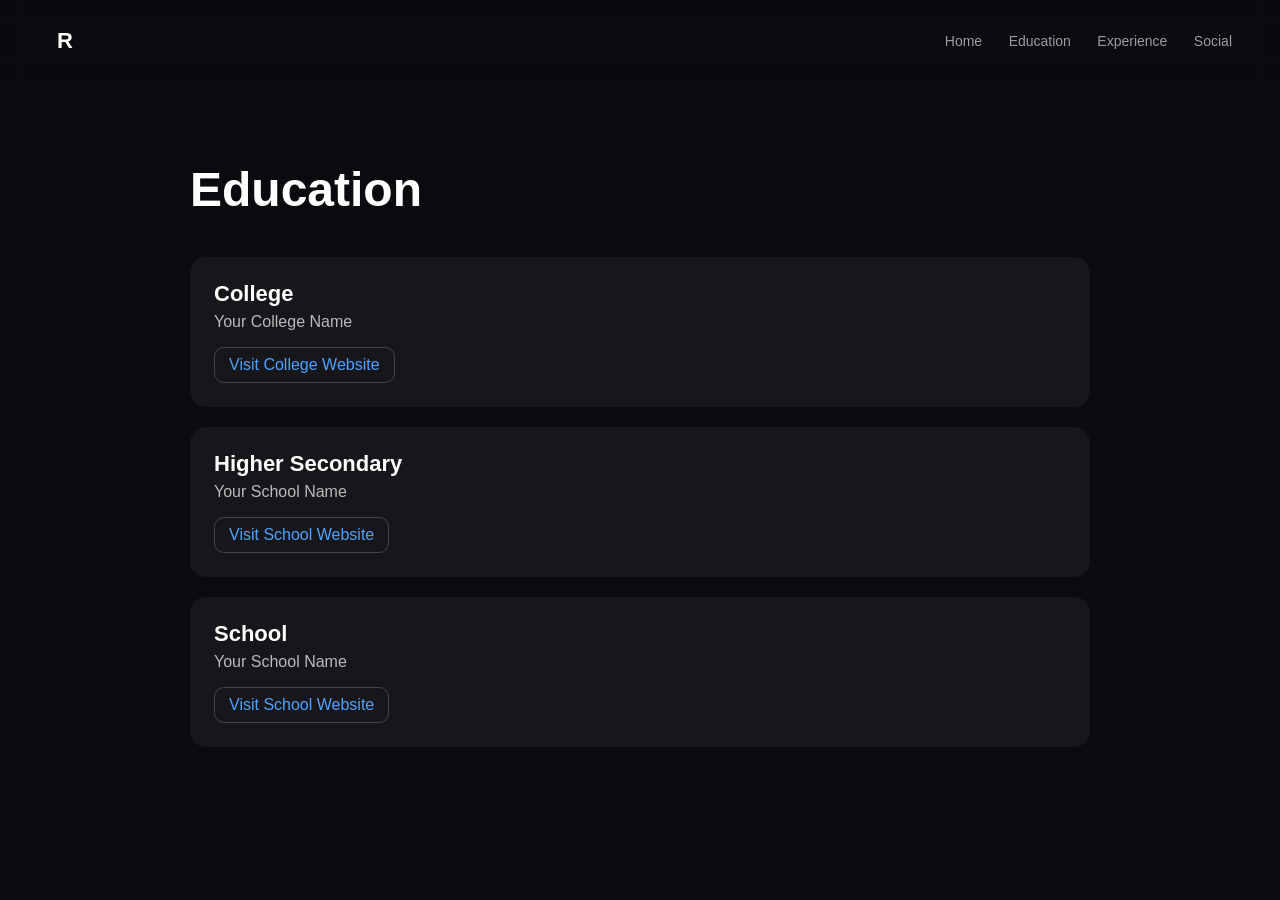
==== education.html @ bba960b9 "Add files via upload" ====
<!DOCTYPE html>
<html lang="en">
<head>
    <meta charset="UTF-8">
    <meta name="viewport" content="width=device-width, initial-scale=1.0">
    <title>Education | R Portfolio</title>

    <link rel="stylesheet" href="css/style.css">
</head>
<body>

    <header class="navbar">
        <div class="logo">R</div>

        <nav>
            <a href="index.html">Home</a>
            <a href="education.html">Education</a>
            <a href="experience.html">Experience</a>
            <a href="social.html">Social</a>
        </nav>
    </header>

    <section class="page">
    <h1>Education</h1>

    <div class="card">
        <h2>College</h2>
        <p>Your College Name</p>
        <a href="https://example.com" target="_blank">Visit College Website</a>
    </div>

    <div class="card">
        <h2>Higher Secondary</h2>
        <p>Your School Name</p>
        <a href="https://example.com" target="_blank">Visit School Website</a>
    </div>

    <div class="card">
        <h2>School</h2>
        <p>Your School Name</p>
        <a href="https://example.com" target="_blank">Visit School Website</a>
    </div>
</section>

</body>
</html>
---- css/style.css ----
body {
    margin: 0;
    font-family: -apple-system, BlinkMacSystemFont, "Segoe UI", Roboto, Arial;
    background: #0b0b0f;
    color: white;
}

/* NAVBAR */
.navbar {
    display: flex;
    justify-content: space-between;
    padding: 24px 48px;
    align-items: center;
    position: sticky;
    top: 0;
    background: rgba(11, 11, 15, 0.8);
    backdrop-filter: blur(10px);
}

.logo {
    position: relative;
    font-size: 22px;
    font-weight: 700;
    width: 34px;
    height: 34px;
    display: flex;
    align-items: center;
    justify-content: center;
}

/* first R */
.r1 {
    position: absolute;
    color: white;
    font-weight: 700;
}

/* second R (offset outline effect) */
.r2 {
    position: absolute;
    color: transparent;
    -webkit-text-stroke: 1px white;
    transform: translate(2px, 2px);
    opacity: 0.8;
}

nav a {
    color: white;
    margin-left: 22px;
    text-decoration: none;
    opacity: 0.6;
    transition: 0.3s;
    font-size: 14px;
}

nav a:hover {
    opacity: 1;
    transform: translateY(-1px);
}

/* HERO */
.hero {
    height: 85vh;
    display: flex;
    flex-direction: column;
    justify-content: center;
    align-items: center;
    text-align: center;
    padding: 0 20px;
}

.hero h1 {
    font-size: 70px;
    margin: 0;
    letter-spacing: -2px;
}

.hero p {
    font-size: 18px;
    opacity: 0.6;
    margin-top: 10px;
}
.page {
    padding: 80px 40px;
    max-width: 900px;
    margin: auto;
}

.page h1 {
    font-size: 48px;
    margin-bottom: 40px;
}

.card {
    background: rgba(255, 255, 255, 0.05);
    padding: 24px;
    border-radius: 16px;
    margin-bottom: 20px;
    transition: 0.3s;
}

.card:hover {
    transform: translateY(-4px);
    background: rgba(255, 255, 255, 0.08);
}

.card h2 {
    margin: 0;
}

.card p {
    opacity: 0.7;
}

.card a {
    color: #4da3ff;
    text-decoration: none;
}
.card p {
    margin: 6px 0;
}

.card h2 {
    font-size: 22px;
}

.card a {
    display: inline-block;
    margin-top: 10px;
    padding: 8px 14px;
    border: 1px solid rgba(255,255,255,0.2);
    border-radius: 10px;
    transition: 0.3s;
}

.card a:hover {
    background: white;
    color: black;
}

.hero {
    padding: 0 20px;
}
.page {
    padding-top: 40px;
}
html {
    scroll-behavior: smooth;
}
.card {
    animation: fadeIn 0.6s ease-in-out;
}

@keyframes fadeIn {
    from {
        opacity: 0;
        transform: translateY(10px);
    }
    to {
        opacity: 1;
        transform: translateY(0);
    }
}
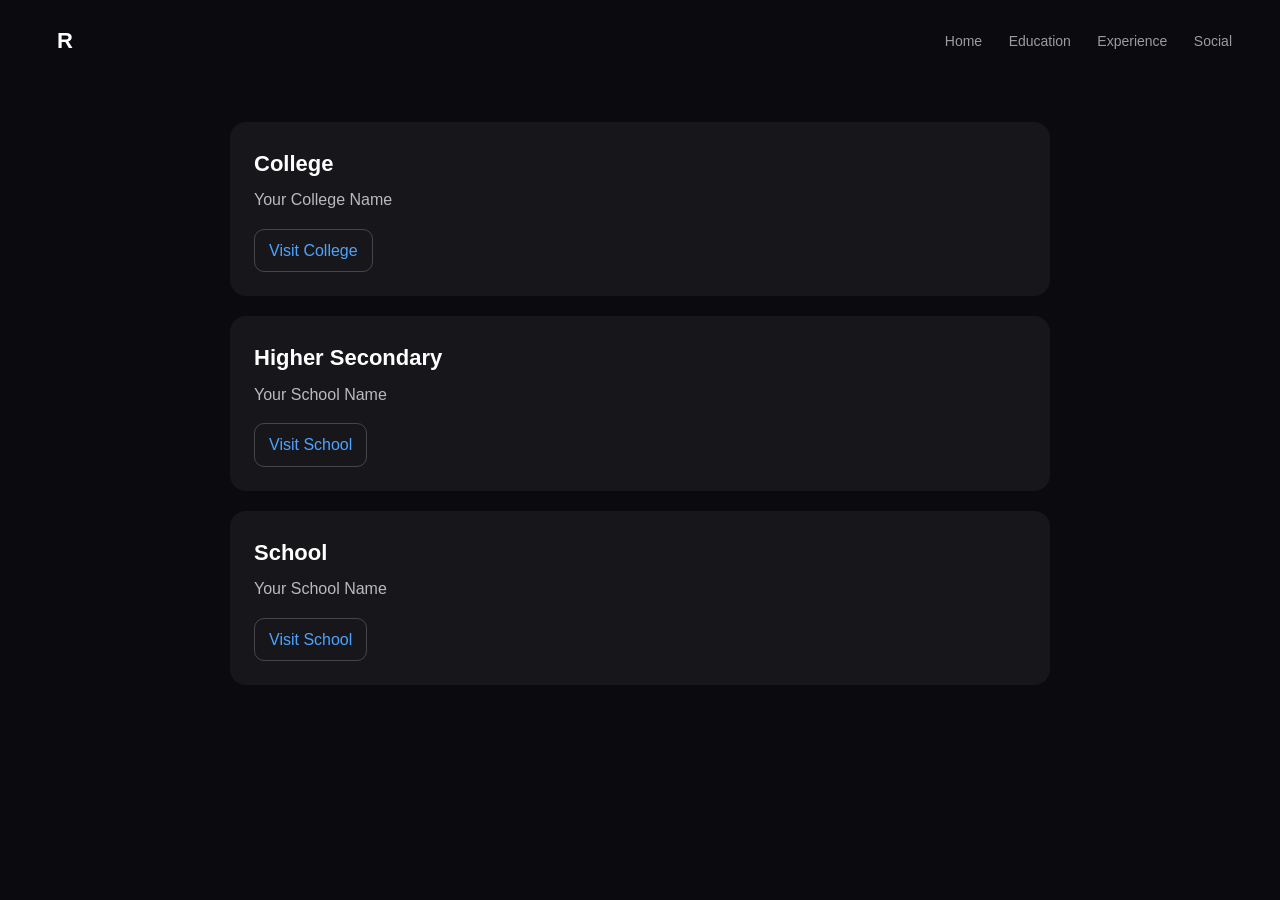
==== commit 588baf25: "Add files via upload" ====
--- a/education.html
+++ b/education.html
@@ -4,41 +4,41 @@
     <meta charset="UTF-8">
     <meta name="viewport" content="width=device-width, initial-scale=1.0">
     <title>Education | R Portfolio</title>
-
     <link rel="stylesheet" href="css/style.css">
 </head>
 <body>
 
-    <header class="navbar">
-        <div class="logo">R</div>
+<header class="navbar">
+    <div class="logo">R</div>
+    <nav>
+        <a href="index.html">Home</a>
+        <a href="education.html">Education</a>
+        <a href="experience.html">Experience</a>
+        <a href="social.html">Social</a>
+    </nav>
+</header>
 
-        <nav>
-            <a href="index.html">Home</a>
-            <a href="education.html">Education</a>
-            <a href="experience.html">Experience</a>
-            <a href="social.html">Social</a>
-        </nav>
-    </header>
+<section class="page">
+    <div class="container">
 
-    <section class="page">
-    <h1>Education</h1>
+        <div class="card">
+            <h2>College</h2>
+            <p>Your College Name</p>
+            <a href="https://example.com" target="_blank">Visit College</a>
+        </div>
 
-    <div class="card">
-        <h2>College</h2>
-        <p>Your College Name</p>
-        <a href="https://example.com" target="_blank">Visit College Website</a>
-    </div>
+        <div class="card">
+            <h2>Higher Secondary</h2>
+            <p>Your School Name</p>
+            <a href="https://example.com" target="_blank">Visit School</a>
+        </div>
 
-    <div class="card">
-        <h2>Higher Secondary</h2>
-        <p>Your School Name</p>
-        <a href="https://example.com" target="_blank">Visit School Website</a>
-    </div>
+        <div class="card">
+            <h2>School</h2>
+            <p>Your School Name</p>
+            <a href="https://example.com" target="_blank">Visit School</a>
+        </div>
 
-    <div class="card">
-        <h2>School</h2>
-        <p>Your School Name</p>
-        <a href="https://example.com" target="_blank">Visit School Website</a>
     </div>
 </section>
 
--- a/css/style.css
+++ b/css/style.css
@@ -1,8 +1,13 @@
+* {
+    margin: 0;
+    padding: 0;
+    box-sizing: border-box;
+}
 body {
-    margin: 0;
     font-family: -apple-system, BlinkMacSystemFont, "Segoe UI", Roboto, Arial;
     background: #0b0b0f;
     color: white;
+    line-height: 1.6;
 }
 
 /* NAVBAR */
@@ -160,4 +165,43 @@
         opacity: 1;
         transform: translateY(0);
     }
+}
+
+.hero {
+    height: 90vh;
+    display: flex;
+    justify-content: center;
+    align-items: center;
+    text-align: center;
+}
+
+.hero-content h1 {
+    font-size: 72px;
+    letter-spacing: -2px;
+}
+
+.hero-content p {
+    font-size: 18px;
+    opacity: 0.6;
+    margin-top: 10px;
+}
+
+.hero-buttons {
+    margin-top: 25px;
+}
+
+.hero-buttons a {
+    display: inline-block;
+    margin: 0 10px;
+    padding: 10px 18px;
+    border-radius: 10px;
+    text-decoration: none;
+    color: white;
+    border: 1px solid rgba(255,255,255,0.2);
+    transition: 0.3s;
+}
+
+.hero-buttons a:hover {
+    background: white;
+    color: black;
 }
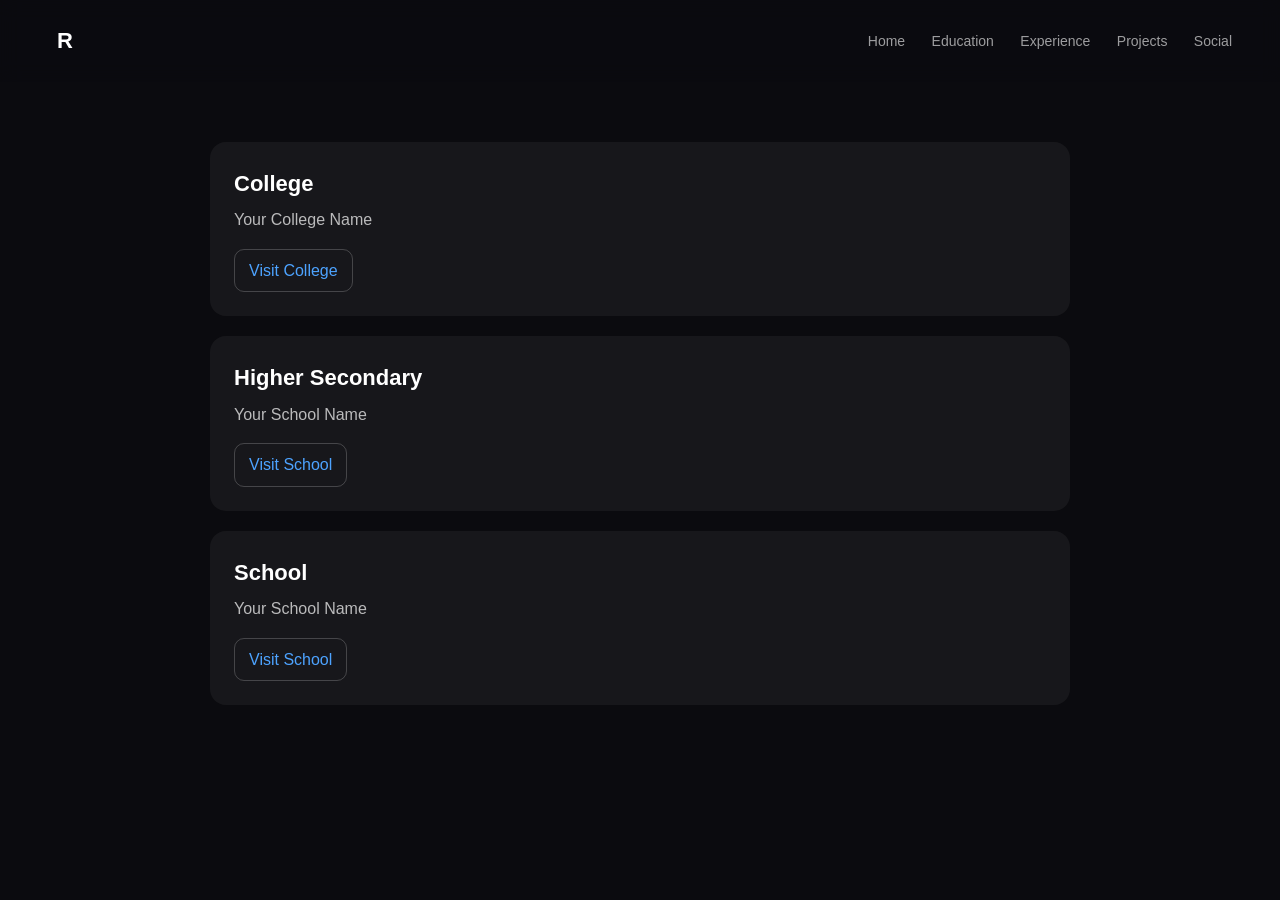
==== commit 44b9d0d3: "Add files via upload" ====
--- a/education.html
+++ b/education.html
@@ -11,11 +11,12 @@
 <header class="navbar">
     <div class="logo">R</div>
     <nav>
-        <a href="index.html">Home</a>
-        <a href="education.html">Education</a>
-        <a href="experience.html">Experience</a>
-        <a href="social.html">Social</a>
-    </nav>
+    <a href="index.html">Home</a>
+    <a href="education.html">Education</a>
+    <a href="experience.html">Experience</a>
+    <a href="projects.html">Projects</a>
+    <a href="social.html">Social</a>
+</nav>
 </header>
 
 <section class="page">
--- a/css/style.css
+++ b/css/style.css
@@ -204,4 +204,12 @@
 .hero-buttons a:hover {
     background: white;
     color: black;
+}
+.container {
+    max-width: 1000px;
+    margin: 0 auto;
+    padding: 0 20px;
+}
+.page {
+    padding: 60px 0;
 }
